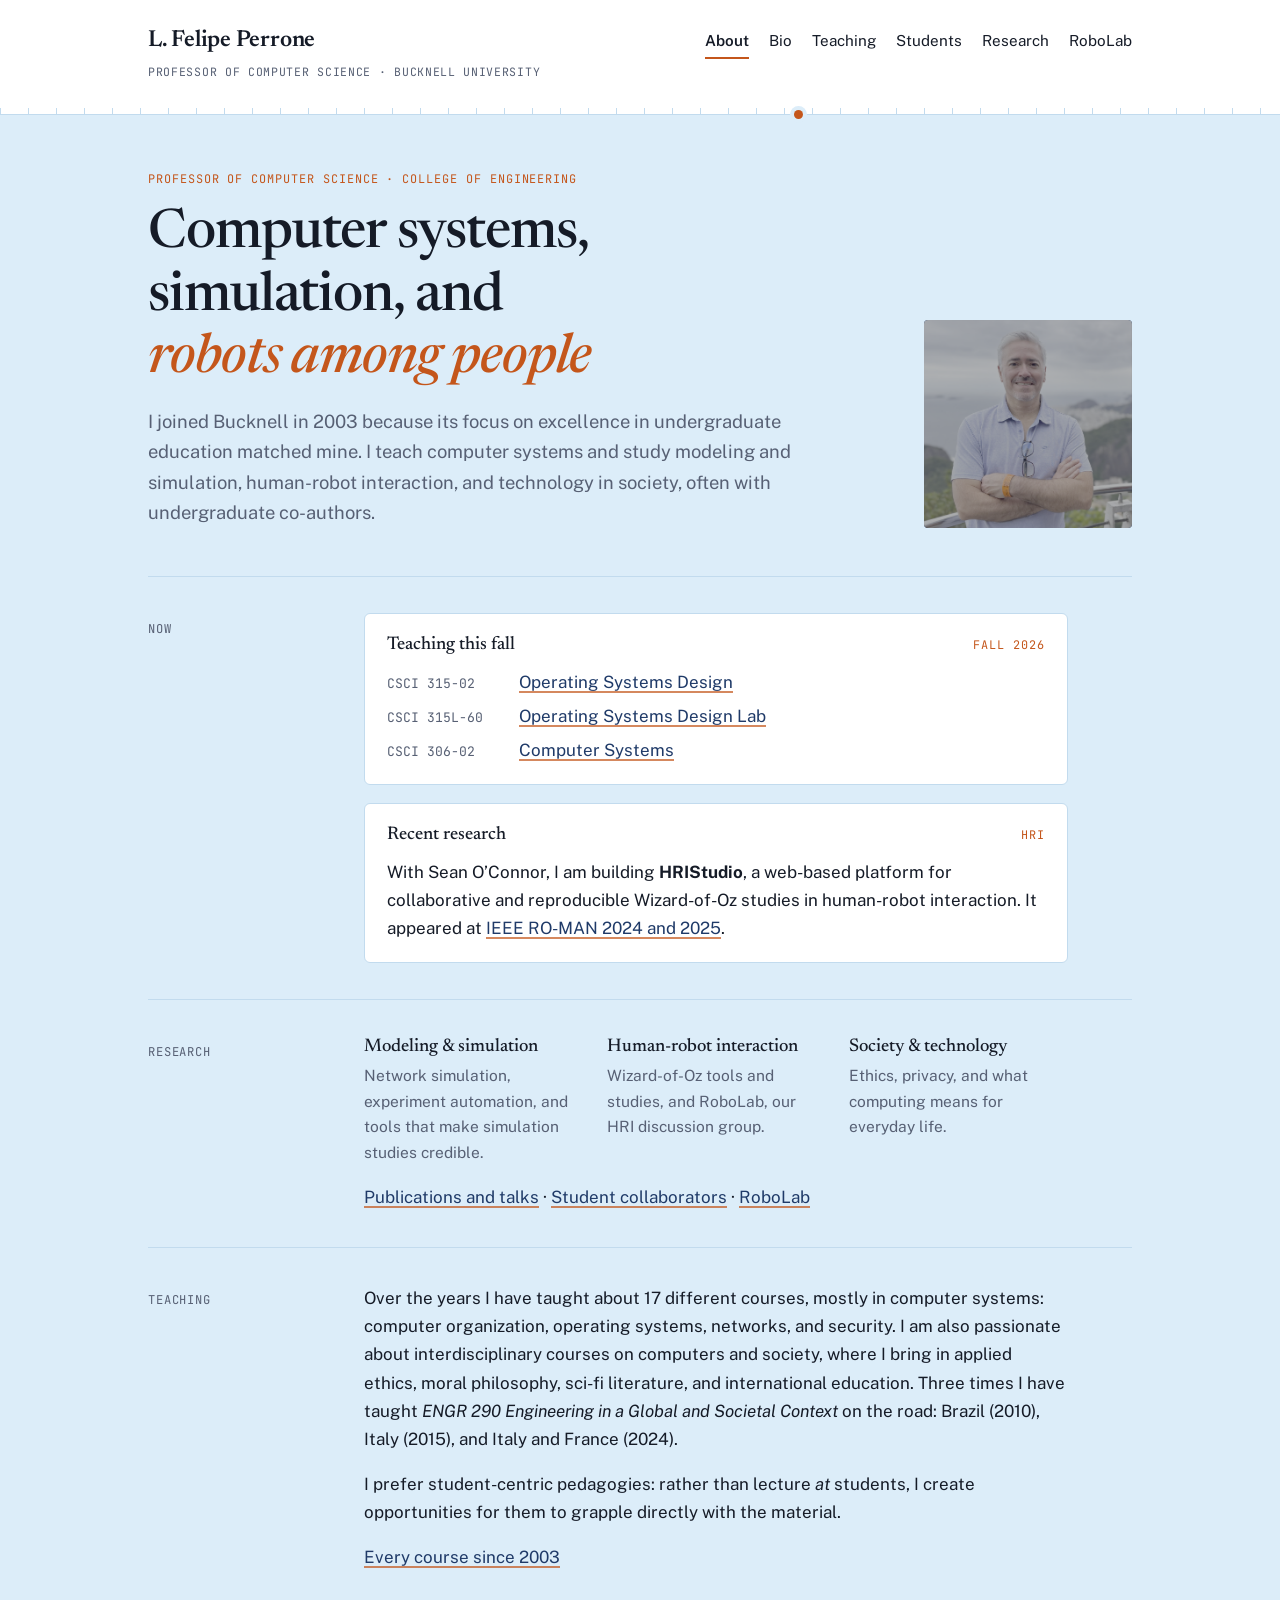
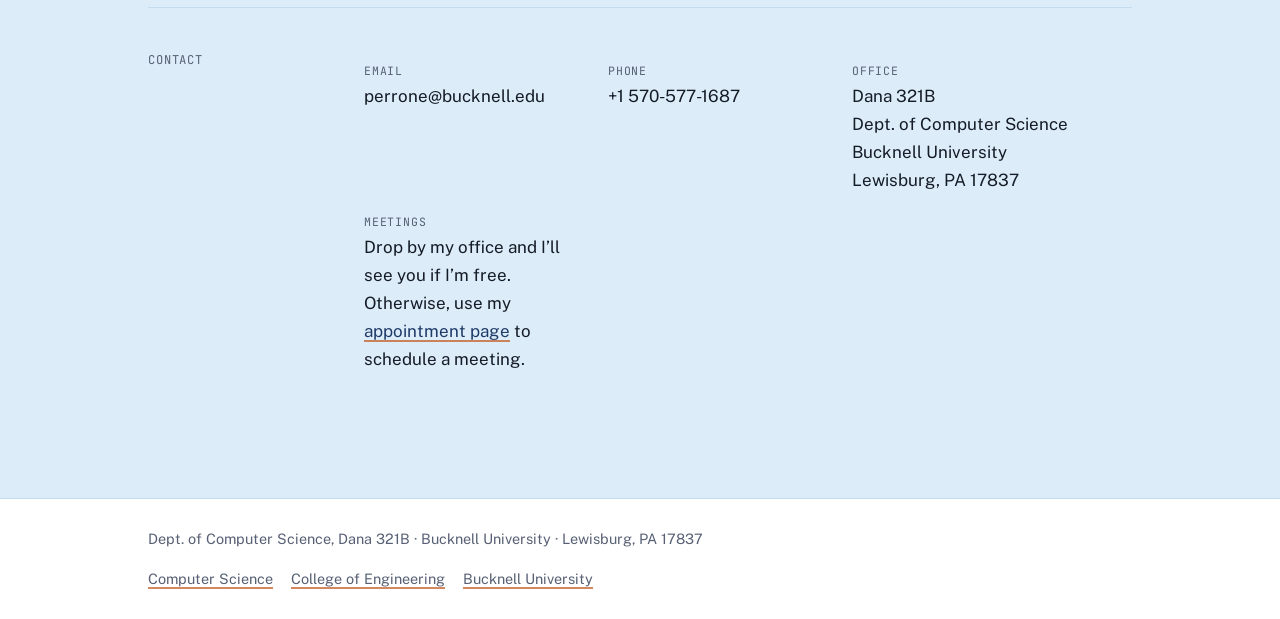
==== index.html @ 8c56d60d "Home: link Meetings to Google appointment page Co-Authored-By: Claude Opus 5.5 <noreply@anthropic.co" ====
<!doctype html>
<html lang="en">
<head>
<meta charset="utf-8">
<meta name="viewport" content="width=device-width, initial-scale=1, viewport-fit=cover">
<title>L. Felipe Perrone</title>
<meta name="claude:viewport-fit-sides" content="cover">
<meta name="description" content="L. Felipe Perrone, Professor of Computer Science at Bucknell University: teaching, research, students, and RoboLab.">
<link rel="preconnect" href="https://fonts.googleapis.com"><link rel="preconnect" href="https://fonts.gstatic.com" crossorigin><link rel="stylesheet" href="https://fonts.googleapis.com/css2?family=JetBrains+Mono:wght@400;600&family=Newsreader:ital,opsz,wght@0,6..72,400;0,6..72,500;0,6..72,600;1,6..72,400;1,6..72,500&family=Public+Sans:ital,wght@0,400;0,600;1,400&display=swap">
<link rel="stylesheet" href="style.css">
</head>
<body>
<a class="skip" href="#content">Skip to content</a>
<header class="site-header">
  <div class="wrap">
    <a class="brand" href="index.html">
      <span class="brand-name">L. Felipe Perrone</span>
      <span class="brand-role">Professor of Computer Science · Bucknell University</span>
    </a>
    <nav class="nav" aria-label="Main"><a href="index.html" aria-current="page">About</a><a href="bio/index.html">Bio</a><a href="teaching/index.html">Teaching</a><a href="students/index.html">Students</a><a href="research/index.html">Research</a><a href="robolab/index.html">RoboLab</a></nav>
  </div>
  <div class="trace" style="--event:62%" aria-hidden="true"></div>
</header>
<main id="content" class="wrap">

<div class="hero">
  <div>
    <span class="eyebrow">Professor of Computer Science · College of Engineering</span>
    <h1 style="margin-top:12px">Computer systems, simulation, and <em>robots among people</em></h1>
    <p class="lede">I joined Bucknell in 2003 because its focus on excellence in undergraduate education matched mine. I teach computer systems and study modeling and simulation, human-robot interaction, and technology in society, often with undergraduate co-authors.</p>
  </div>
  <figure class="portrait" style="margin:0" aria-label="Portrait of L. Felipe Perrone">
    <span class="mono-gram" aria-hidden="true">LFP</span>
    <img src="img/portrait.png" alt="L. Felipe Perrone" onerror="this.remove()">
  </figure>
</div>
<section class="section"><div class="label">Now</div><div class="body"><div class="now">
  <div class="now-head"><h3>Teaching this fall</h3><span class="eyebrow">Fall 2026</span></div>
  <ul class="courses"><li><span class="code">CSCI 315-02</span><a href="https://csci31501fa2026.courses.bucknell.edu/">Operating Systems Design</a></li><li><span class="code">CSCI 315L-60</span><a href="https://csci31501fa2026.courses.bucknell.edu/lab/">Operating Systems Design Lab</a></li><li><span class="code">CSCI 306-02</span><a href="https://csci.courses.bucknell.edu/306/csci-306-fall-2026/">Computer Systems</a></li></ul>
</div>
<div class="now">
  <div class="now-head"><h3>Recent research</h3><span class="eyebrow">HRI</span></div>
  <p>With Sean O’Connor, I am building <strong>HRIStudio</strong>, a web-based platform for collaborative and reproducible Wizard-of-Oz studies in human-robot interaction. It appeared at <a href="research/index.html">IEEE RO-MAN 2024 and 2025</a>.</p>
</div></div></section>
<section class="section"><div class="label">Research</div><div class="body"><div class="interests">
<div><h3>Modeling &amp; simulation</h3><p>Network simulation, experiment automation, and tools that make simulation studies credible.</p></div>
<div><h3>Human-robot interaction</h3><p>Wizard-of-Oz tools and studies, and RoboLab, our HRI discussion group.</p></div>
<div><h3>Society &amp; technology</h3><p>Ethics, privacy, and what computing means for everyday life.</p></div>
</div>
<p><a href="research/index.html">Publications and talks</a> · <a href="students/index.html">Student collaborators</a> · <a href="robolab/index.html">RoboLab</a></p></div></section>
<section class="section"><div class="label">Teaching</div><div class="body"><div class="prose">
<p>Over the years I have taught about 17 different courses, mostly in computer systems: computer organization, operating systems, networks, and security. I am also passionate about interdisciplinary courses on computers and society, where I bring in applied ethics, moral philosophy, sci-fi literature, and international education. Three times I have taught <em>ENGR 290 Engineering in a Global and Societal Context</em> on the road: Brazil (2010), Italy (2015), and Italy and France (2024).</p>
<p>I prefer student-centric pedagogies: rather than lecture <em>at</em> students, I create opportunities for them to grapple directly with the material.</p>
<p><a href="teaching/index.html">Every course since 2003</a></p>
</div></div></section>
<section class="section"><div class="label">Contact</div><div class="body"><dl class="contact">
  <div><dt>Email</dt><dd>perrone@bucknell.edu</dd></div>
  <div><dt>Phone</dt><dd>+1 570-577-1687</dd></div>
  <div><dt>Office</dt><dd>Dana 321B<br>Dept. of Computer Science<br>Bucknell University<br>Lewisburg, PA 17837</dd></div>
  <div><dt>Meetings</dt><dd>Drop by my office and I’ll see you if I’m free. Otherwise, use my <a href="https://calendar.app.google/irtsYoTNyjLMaGVE6">appointment page</a> to schedule a meeting.</dd></div>
</dl></div></section>

</main>
<footer class="site-footer">
  <div class="wrap">
    <div>Dept. of Computer Science, Dana 321B · Bucknell University · Lewisburg, PA 17837</div>
    <ul>
      <li><a href="https://www.bucknell.edu/academics/college-arts-sciences/academic-departments-programs/computer-science">Computer Science</a></li>
      <li><a href="https://www.bucknell.edu/academics/college-engineering">College of Engineering</a></li>
      <li><a href="https://www.bucknell.edu">Bucknell University</a></li>
    </ul>
  </div>
</footer>
</body>
</html>
---- style.css ----
/* Layout: single reading column (~68ch) under a header whose bottom edge is a
   discrete-event timeline (ticks + one orange event). Wide screens add a narrow
   left rail for section labels set in mono. */
:root {
  --paper: #dcedf9;
  --surface: #ffffff;
  --ink: #151b27;
  --muted: #576074;
  --rule: #c2dbee;
  --accent: #c4561b;      /* Bucknell orange, deepened for text contrast */
  --accent-soft: #fbe9dd;
  --navy: #1f3a68;
  --font-display: "Newsreader", "Iowan Old Style", Georgia, serif;
  --font-body: "Public Sans", "Segoe UI", system-ui, sans-serif;
  --font-mono: "JetBrains Mono", ui-monospace, "SF Mono", Menlo, monospace;
  --step--1: 0.84rem;
  --step-0: 1.0625rem;
  --step-1: 1.3rem;
  --step-2: 1.75rem;
  --step-3: clamp(2.2rem, 5vw, 3.4rem);
  color-scheme: light;
}
@media (prefers-color-scheme: dark) {
  :root:not([data-theme="light"]) {
    --paper: #0f141c; --surface: #161d29; --ink: #e6e9ef; --muted: #9aa3b5;
    --rule: #283143; --accent: #f08c4e; --accent-soft: #3a2518; --navy: #a9c0ea;
    color-scheme: dark;
  }
}
:root[data-theme="dark"] {
  --paper: #0f141c; --surface: #161d29; --ink: #e6e9ef; --muted: #9aa3b5;
  --rule: #283143; --accent: #f08c4e; --accent-soft: #3a2518; --navy: #a9c0ea;
  color-scheme: dark;
}

* { box-sizing: border-box; }
html { -webkit-text-size-adjust: 100%; }
body {
  margin: 0;
  background: var(--paper);
  color: var(--ink);
  font: 400 var(--step-0)/1.65 var(--font-body);
}
img { max-width: 100%; display: block; }
a { color: var(--navy); text-decoration-color: color-mix(in srgb, var(--accent) 70%, transparent); text-underline-offset: 3px; text-decoration-thickness: 1.5px; }
a:hover { color: var(--accent); }
a:focus-visible, button:focus-visible, summary:focus-visible { outline: 2px solid var(--accent); outline-offset: 3px; border-radius: 3px; }
h1, h2, h3 { font-family: var(--font-display); font-weight: 500; line-height: 1.15; text-wrap: balance; margin: 0; }
h2 { font-size: var(--step-2); }
h3 { font-size: var(--step-1); }
p { margin: 0; }
.wrap {
  width: 100%;
  max-width: 64rem;
  margin: 0 auto;
  padding-left: max(20px, env(safe-area-inset-left, 0px));
  padding-right: max(20px, env(safe-area-inset-right, 0px));
}
.skip { position: absolute; left: -999px; }
.skip:focus { left: 12px; top: 12px; background: var(--surface); padding: 8px 12px; z-index: 20; }

/* ---------- header ---------- */
.site-header { background: var(--surface); position: relative; }
.site-header .wrap { display: flex; flex-wrap: wrap; align-items: baseline; justify-content: space-between; gap: 12px 32px; padding-block: 22px 20px; }
.brand { text-decoration: none; color: var(--ink); display: grid; gap: 2px; }
.brand-name { font-family: var(--font-display); font-size: 1.45rem; font-weight: 600; letter-spacing: -0.01em; }
.brand-role { font-family: var(--font-mono); font-size: 0.72rem; letter-spacing: 0.06em; text-transform: uppercase; color: var(--muted); }
.nav { display: flex; flex-wrap: wrap; gap: 4px 20px; font-size: 0.95rem; }
.nav a { color: var(--ink); text-decoration: none; padding-block: 4px; border-bottom: 2px solid transparent; }
.nav a:hover { color: var(--accent); }
.nav a[aria-current="page"] { border-bottom-color: var(--accent); font-weight: 600; }
.nav .ext::after { content: " ↗"; color: var(--muted); font-size: 0.85em; }
/* the event trace: evenly spaced ticks with one scheduled event */
.trace { height: 14px; position: relative; background:
  linear-gradient(var(--rule), var(--rule)) 0 100% / 100% 1px no-repeat,
  repeating-linear-gradient(90deg, var(--rule) 0 1px, transparent 1px 28px) 0 100% / 100% 7px no-repeat;
  background-color: var(--surface); }
.trace::after { content: ""; position: absolute; bottom: -4px; left: var(--event, 62%); width: 9px; height: 9px; border-radius: 50%; background: var(--accent); box-shadow: 0 0 0 4px var(--paper); }

/* ---------- page scaffolding ---------- */
main { padding-block: 48px 72px; }
.page-head { display: grid; gap: 10px; margin-bottom: 40px; max-width: 46rem; }
.page-head h1 { font-size: var(--step-3); letter-spacing: -0.015em; }
.lede { font-size: 1.15rem; color: var(--muted); max-width: 42rem; }
.eyebrow { font-family: var(--font-mono); font-size: 0.74rem; letter-spacing: 0.08em; text-transform: uppercase; color: var(--accent); }
.section { display: grid; grid-template-columns: 11rem minmax(0, 1fr); gap: 8px 40px; padding-block: 36px; border-top: 1px solid var(--rule); }
.section > .label { font-family: var(--font-mono); font-size: 0.76rem; letter-spacing: 0.07em; text-transform: uppercase; color: var(--muted); padding-top: 6px; }
.section > .body { min-width: 0; display: grid; gap: 18px; max-width: 44rem; }
.prose { display: grid; gap: 1em; }
.prose em { font-style: italic; }
@media (max-width: 760px) {
  .section { grid-template-columns: minmax(0, 1fr); padding-block: 28px; }
  main { padding-block: 32px 56px; }
}
.mono { font-family: var(--font-mono); font-size: 0.82em; }
.muted { color: var(--muted); }

/* ---------- home ---------- */
.hero { display: grid; grid-template-columns: minmax(0, 1fr) 13rem; gap: 32px 48px; align-items: end; margin-bottom: 48px; }
.hero h1 { font-size: var(--step-3); letter-spacing: -0.02em; max-width: 18ch; }
.hero h1 em { color: var(--accent); font-style: italic; }
.hero .lede { margin-top: 16px; }
.portrait { position: relative; aspect-ratio: 1 / 1; max-width: 100%; border-radius: 4px; overflow: hidden; background: var(--navy); display: grid; place-items: center; }
.portrait .mono-gram { font-family: var(--font-display); font-size: 3.6rem; color: var(--paper); font-style: italic; }
.portrait img { position: absolute; inset: 0; width: 100%; height: 100%; object-fit: contain; }
@media (max-width: 760px) { .hero { grid-template-columns: minmax(0, 1fr); } .portrait { width: 9rem; order: -1; } }

.contact { display: grid; grid-template-columns: repeat(auto-fit, minmax(13rem, 1fr)); gap: 18px 28px; }
.contact dt { font-family: var(--font-mono); font-size: 0.72rem; letter-spacing: 0.07em; text-transform: uppercase; color: var(--muted); }
.contact dd { margin: 2px 0 0; }

.interests { display: grid; grid-template-columns: repeat(auto-fit, minmax(12rem, 1fr)); gap: 24px; }
.interests h3 { font-size: 1.15rem; margin-bottom: 6px; }
.interests p { font-size: 0.97rem; color: var(--muted); }

.now { background: var(--surface); border: 1px solid var(--rule); border-radius: 6px; padding: 20px 22px; display: grid; gap: 12px; }
.now-head { display: flex; justify-content: space-between; gap: 12px; flex-wrap: wrap; align-items: baseline; }
.now-head h3 { font-size: 1.15rem; }

/* ---------- course lists ---------- */
.courses { list-style: none; margin: 0; padding: 0; display: grid; gap: 6px; }
.courses li { display: grid; grid-template-columns: 7.5rem minmax(0, 1fr); gap: 12px; align-items: baseline; }
.courses .code { font-family: var(--font-mono); font-size: 0.82rem; color: var(--muted); font-variant-numeric: tabular-nums; white-space: nowrap; }
@media (max-width: 420px) { .courses li { grid-template-columns: minmax(0, 1fr); gap: 0; } }

.terms { display: grid; gap: 0; }
.year { display: grid; grid-template-columns: 6rem minmax(0, 1fr) minmax(0, 1fr); gap: 8px 28px; padding-block: 18px; border-top: 1px solid var(--rule); }
.year > .ay { font-family: var(--font-mono); font-size: 0.82rem; color: var(--muted); padding-top: 2px; font-variant-numeric: tabular-nums; }
.term h4 { margin: 0 0 6px; font: 600 0.78rem/1.3 var(--font-mono); letter-spacing: 0.06em; text-transform: uppercase; color: var(--ink); }
.term .note { font-weight: 400; color: var(--accent); text-transform: none; letter-spacing: 0; }
.term ul { list-style: none; margin: 0; padding: 0; display: grid; gap: 3px; font-size: 0.95rem; }
.term li .code { font-family: var(--font-mono); font-size: 0.8rem; color: var(--muted); margin-right: 6px; }
@media (max-width: 760px) { .year { grid-template-columns: minmax(0, 1fr); } }

.freq { width: 100%; border-collapse: collapse; font-size: 0.95rem; }
.freq td { padding: 7px 0; border-bottom: 1px solid var(--rule); vertical-align: baseline; }
.freq td.n { font-family: var(--font-mono); font-variant-numeric: tabular-nums; text-align: right; width: 4rem; color: var(--muted); }
.freq .bar { display: block; height: 4px; margin-top: 6px; background: var(--accent); border-radius: 2px; opacity: 0.8; }

/* ---------- publications ---------- */
.pubs { display: grid; gap: 0; }
.pub-year { display: grid; grid-template-columns: 4.5rem minmax(0, 1fr); gap: 8px 24px; padding-block: 16px; border-top: 1px solid var(--rule); }
.pub-year > .y { font-family: var(--font-mono); font-size: 0.85rem; color: var(--muted); padding-top: 3px; font-variant-numeric: tabular-nums; }
.pub-year > .items { display: grid; gap: 18px; min-width: 0; }
.pub h3 { font-size: 1.12rem; font-weight: 500; }
.pub .authors { font-size: 0.95rem; margin-top: 4px; }
.pub .authors strong { font-weight: 600; }
.pub .venue { font-size: 0.93rem; color: var(--muted); }
.links { display: flex; flex-wrap: wrap; gap: 6px; margin-top: 6px; }
.chip { font-family: var(--font-mono); font-size: 0.72rem; letter-spacing: 0.04em; text-transform: uppercase; padding: 2px 8px; border: 1px solid var(--rule); border-radius: 3px; text-decoration: none; color: var(--navy); background: var(--surface); }
a.chip:hover { border-color: var(--accent); color: var(--accent); }
.tag { font-family: var(--font-mono); font-size: 0.7rem; letter-spacing: 0.05em; text-transform: uppercase; padding: 1px 7px; border-radius: 3px; background: var(--accent-soft); color: var(--accent); white-space: nowrap; }
@media (max-width: 520px) { .pub-year { grid-template-columns: minmax(0, 1fr); } }

details.more { border-top: 1px solid var(--rule); padding-top: 14px; }
details.more summary { cursor: pointer; font-family: var(--font-mono); font-size: 0.8rem; letter-spacing: 0.05em; text-transform: uppercase; color: var(--navy); }
.talks { list-style: none; padding: 0; margin: 16px 0 0; display: grid; gap: 12px; font-size: 0.95rem; }
.talks .when { font-family: var(--font-mono); font-size: 0.78rem; color: var(--muted); display: block; }

/* ---------- students ---------- */
.people { display: grid; gap: 0; }
.person { padding-block: 20px; border-top: 1px solid var(--rule); display: grid; gap: 8px; }
.person:first-child { border-top: 0; padding-top: 0; }
.person-head { display: flex; flex-wrap: wrap; align-items: baseline; gap: 6px 12px; }
.person h3 { font-size: 1.2rem; }
.person .meta { font-family: var(--font-mono); font-size: 0.78rem; color: var(--muted); }
.person ul { margin: 0; padding-left: 1.1em; display: grid; gap: 4px; font-size: 0.96rem; }
.person ul ul { margin-top: 4px; }
.person .placement { font-size: 0.93rem; }
.person .placement::before { content: "Next: "; font-family: var(--font-mono); font-size: 0.75rem; text-transform: uppercase; letter-spacing: 0.06em; color: var(--accent); }
.callout { background: var(--surface); border: 1px solid var(--rule); border-left: 3px solid var(--accent); padding: 16px 18px; border-radius: 0 6px 6px 0; }

/* ---------- bio path ---------- */
.path { list-style: none; margin: 0; padding: 0; display: grid; gap: 0; }
.path li { display: grid; grid-template-columns: 5.5rem minmax(0, 1fr); gap: 16px; padding: 12px 0; border-top: 1px solid var(--rule); }
.path .when { font-family: var(--font-mono); font-size: 0.8rem; color: var(--muted); font-variant-numeric: tabular-nums; padding-top: 2px; }
.path strong { font-weight: 600; }
.path .where { display: block; font-size: 0.93rem; color: var(--muted); }

/* ---------- footer ---------- */
.site-footer { border-top: 1px solid var(--rule); background: var(--surface); font-size: 0.9rem; color: var(--muted); }
.site-footer .wrap { display: flex; flex-wrap: wrap; justify-content: space-between; gap: 16px 32px; padding-block: 28px; }
.site-footer ul { list-style: none; margin: 0; padding: 0; display: flex; flex-wrap: wrap; gap: 6px 18px; }
.site-footer a { color: var(--muted); }

@media (prefers-reduced-motion: no-preference) {
  .trace::after { animation: arrive 900ms cubic-bezier(.2,.7,.2,1) both; }
  @keyframes arrive { from { left: 0; } }
}

/* ---------- BibTeX ---------- */
button.chip { font-family: var(--font-mono); cursor: pointer; line-height: inherit; }
.bib-toggle[aria-expanded="true"] { background: var(--accent-soft); color: var(--accent); border-color: var(--accent); }
.bib { margin-top: 10px; position: relative; background: var(--surface); border: 1px solid var(--rule); border-radius: 4px; }
.bib pre { margin: 0; padding: 14px 16px; padding-right: 5.5rem; overflow-x: auto; font: 400 0.8rem/1.55 var(--font-mono); color: var(--ink); }
.bib .copy-bib { position: absolute; top: 8px; right: 8px; }

/* ---------- student co-authors, stats ---------- */
.student { color: var(--accent); font-weight: 600; }
.stats { display: grid; grid-template-columns: repeat(auto-fit, minmax(9rem, 1fr)); gap: 16px; margin: 0; }
.stats div { background: var(--surface); border: 1px solid var(--rule); border-radius: 6px; padding: 14px 16px; }
.stats dt { font-family: var(--font-mono); font-size: 0.72rem; letter-spacing: 0.06em; text-transform: uppercase; color: var(--muted); }
.stats dd { margin: 4px 0 0; font-family: var(--font-display); font-size: 2rem; line-height: 1.1; font-variant-numeric: tabular-nums; }
.talks .chip { margin-left: 4px; }
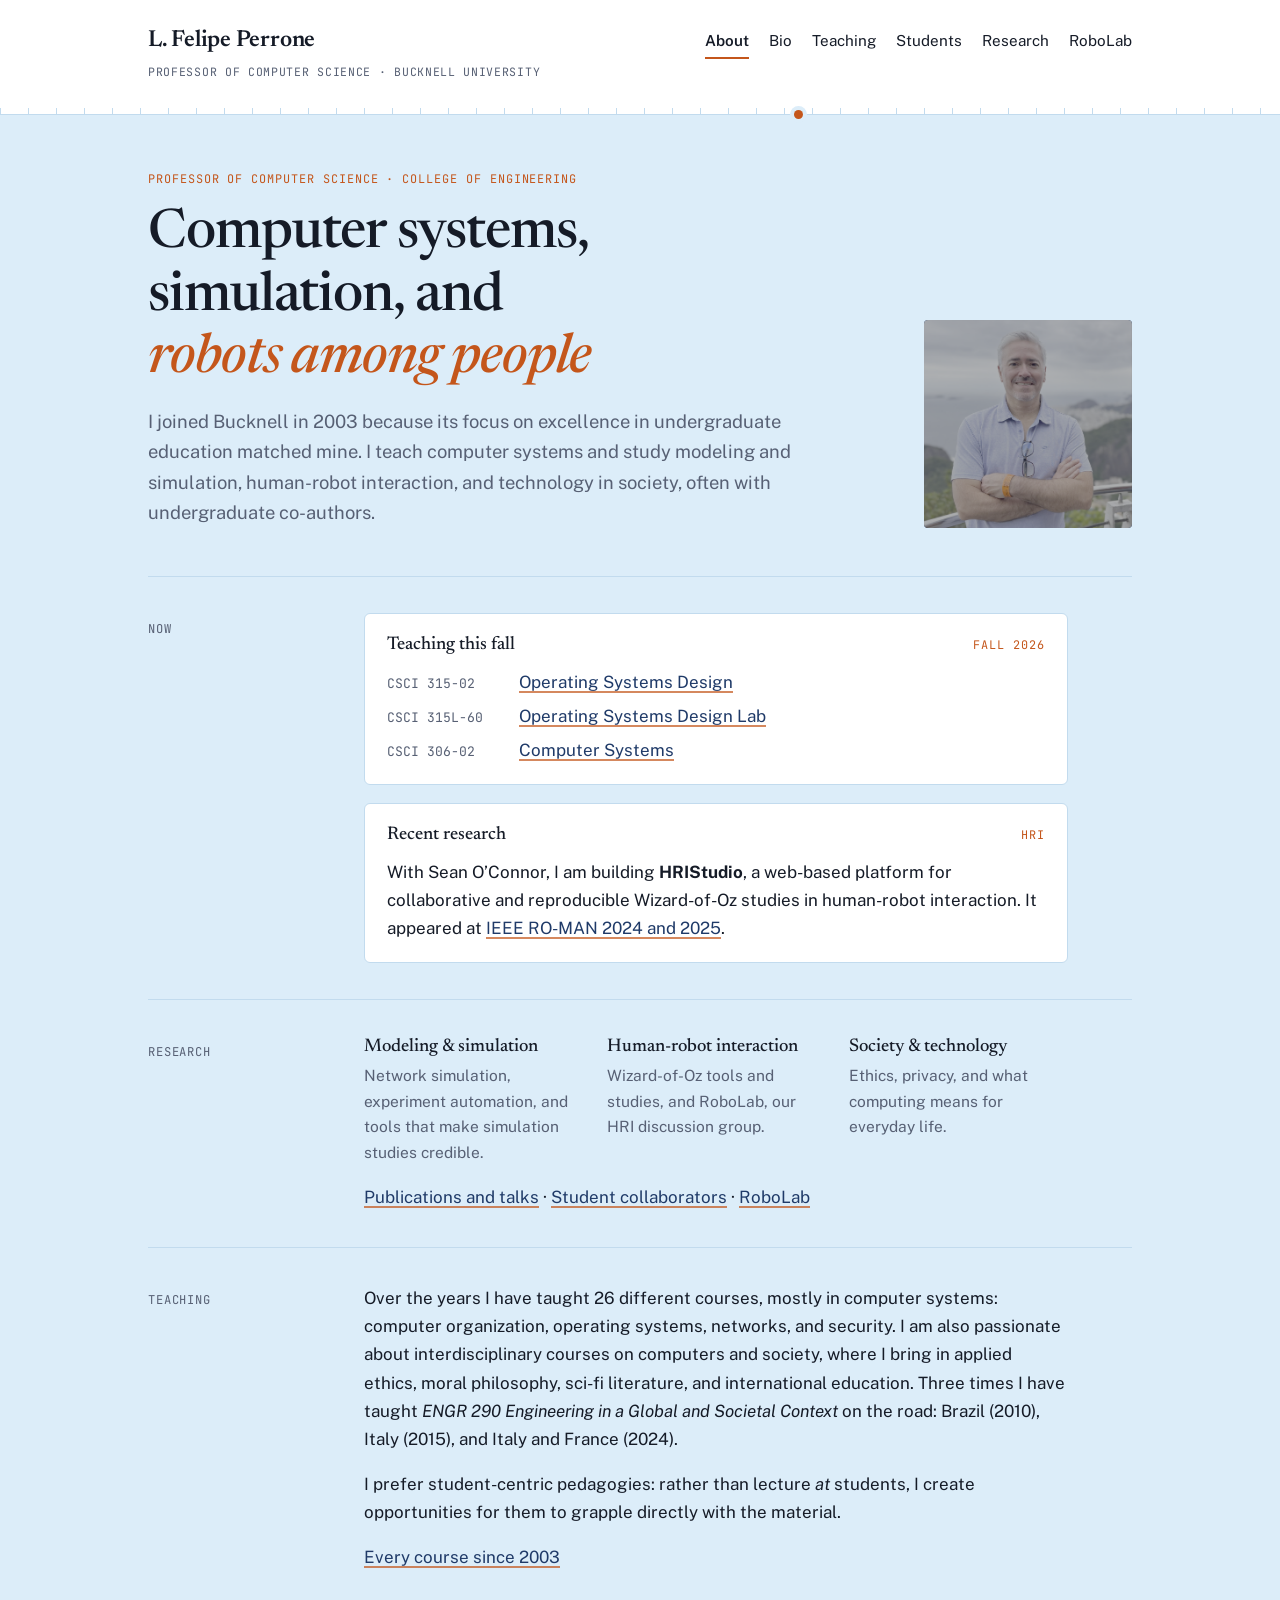
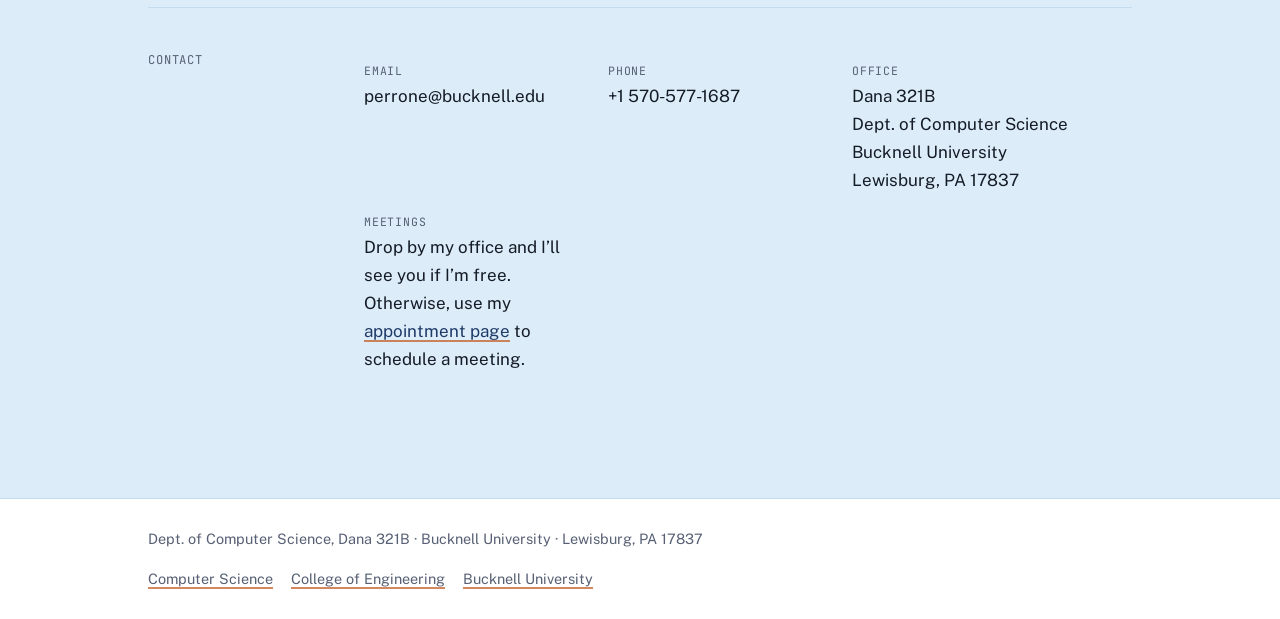
==== commit 3e1a9f54: "Update number of courses taught to 26 Co-Authored-By: Claude Opus 5.5 <noreply@anthropic.com> Claude" ====
--- a/index.html
+++ b/index.html
@@ -49,7 +49,7 @@
 </div>
 <p><a href="research/index.html">Publications and talks</a> · <a href="students/index.html">Student collaborators</a> · <a href="robolab/index.html">RoboLab</a></p></div></section>
 <section class="section"><div class="label">Teaching</div><div class="body"><div class="prose">
-<p>Over the years I have taught about 17 different courses, mostly in computer systems: computer organization, operating systems, networks, and security. I am also passionate about interdisciplinary courses on computers and society, where I bring in applied ethics, moral philosophy, sci-fi literature, and international education. Three times I have taught <em>ENGR 290 Engineering in a Global and Societal Context</em> on the road: Brazil (2010), Italy (2015), and Italy and France (2024).</p>
+<p>Over the years I have taught 26 different courses, mostly in computer systems: computer organization, operating systems, networks, and security. I am also passionate about interdisciplinary courses on computers and society, where I bring in applied ethics, moral philosophy, sci-fi literature, and international education. Three times I have taught <em>ENGR 290 Engineering in a Global and Societal Context</em> on the road: Brazil (2010), Italy (2015), and Italy and France (2024).</p>
 <p>I prefer student-centric pedagogies: rather than lecture <em>at</em> students, I create opportunities for them to grapple directly with the material.</p>
 <p><a href="teaching/index.html">Every course since 2003</a></p>
 </div></div></section>
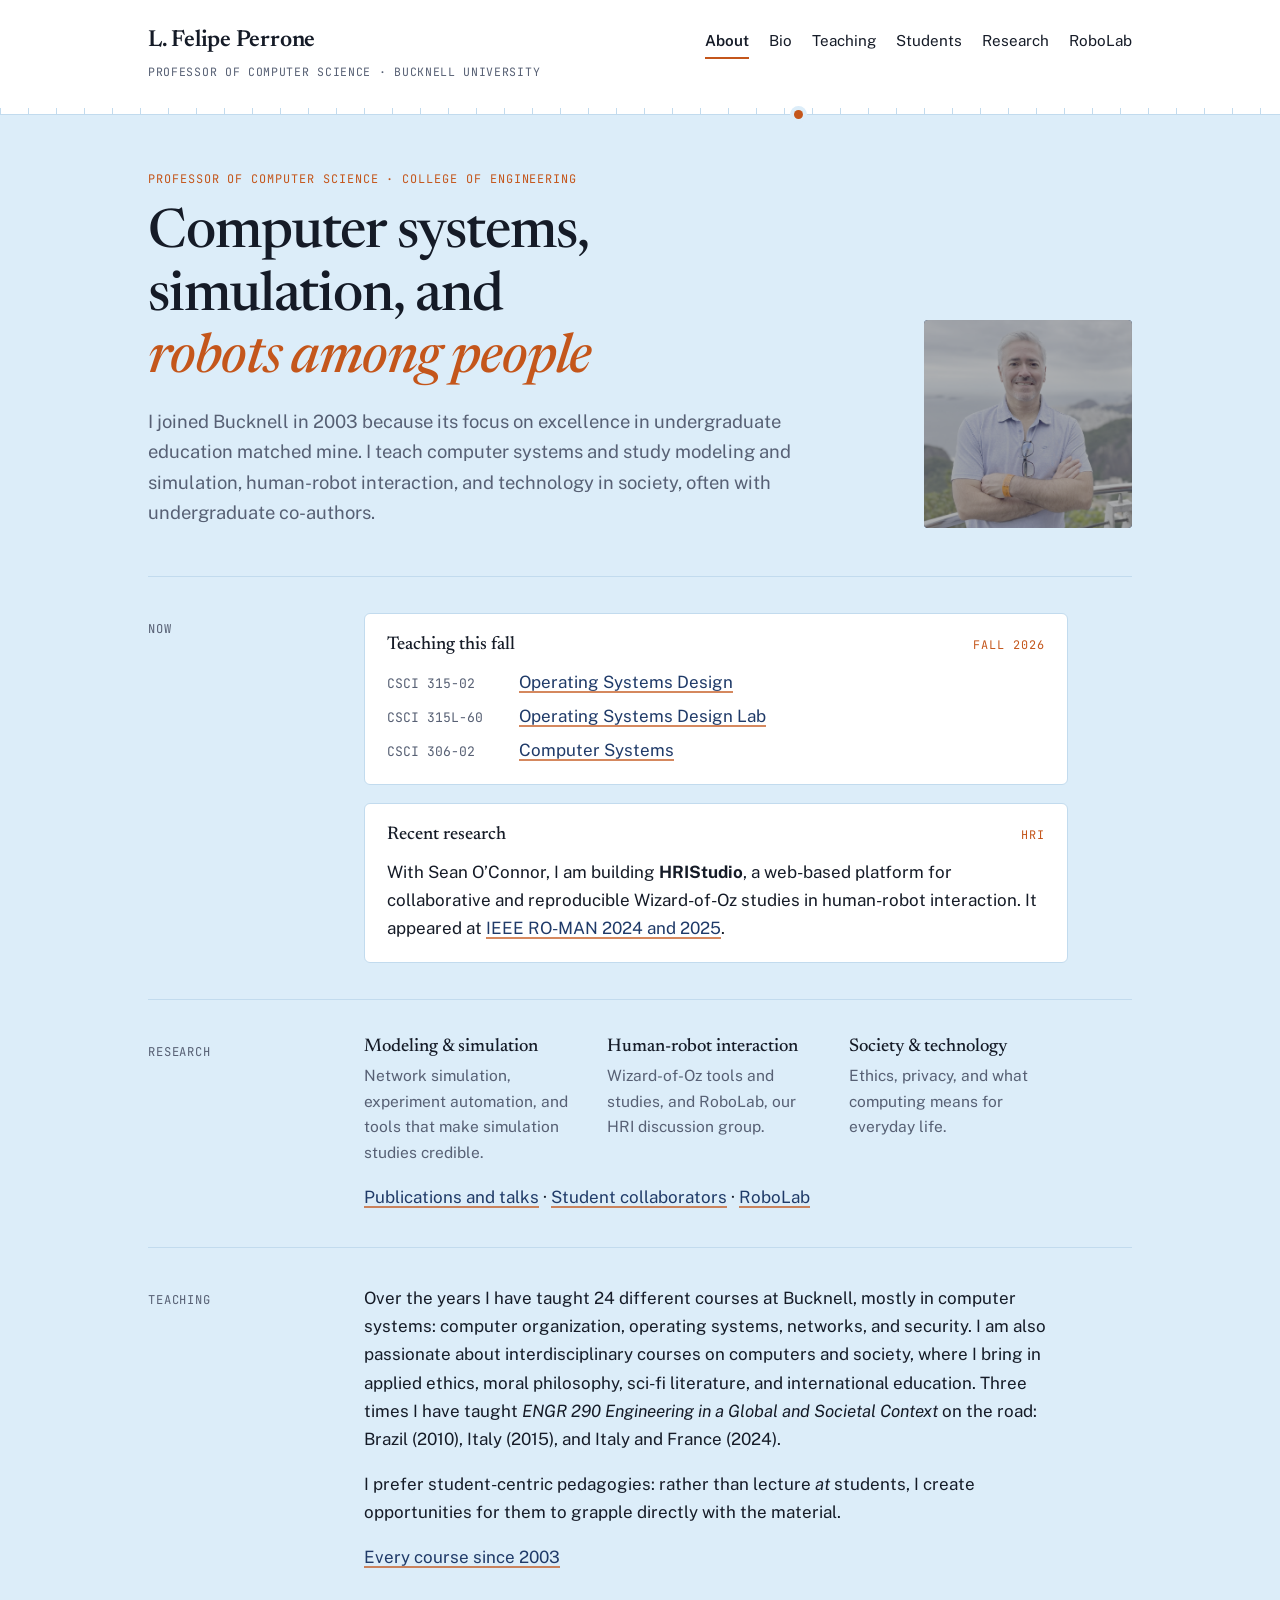
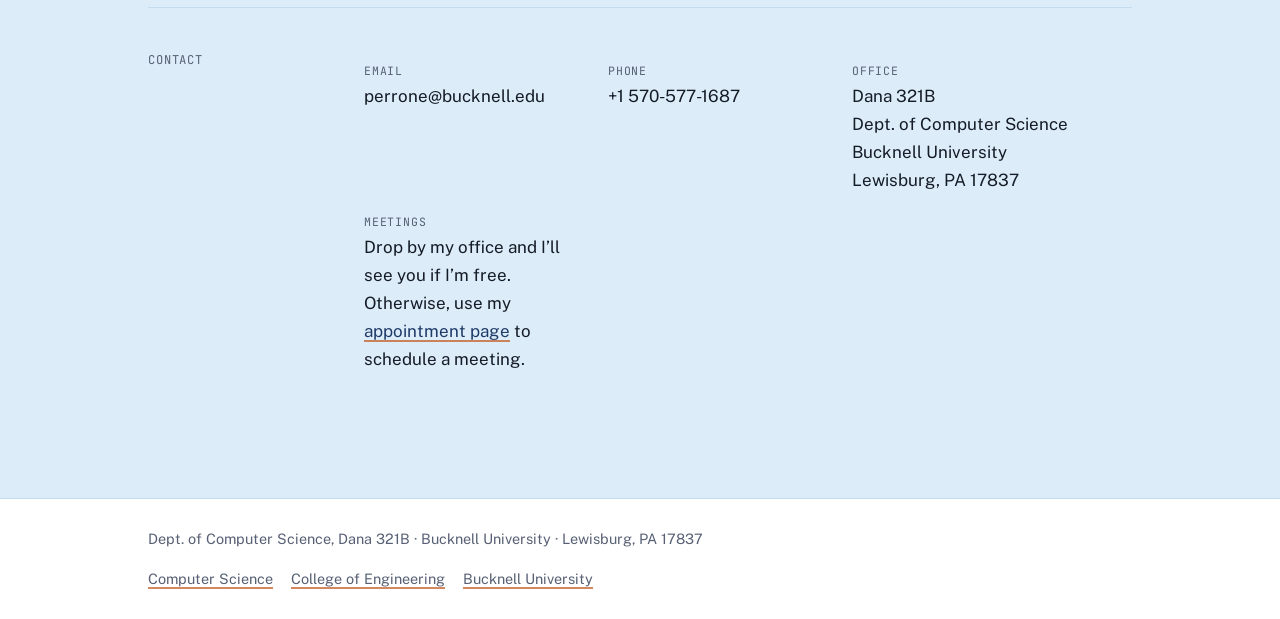
==== commit de1546c9: "Correct number of courses taught at Bucknell to 24 Co-Authored-By: Claude Opus 5.5 <noreply@anthropi" ====
--- a/index.html
+++ b/index.html
@@ -49,7 +49,7 @@
 </div>
 <p><a href="research/index.html">Publications and talks</a> · <a href="students/index.html">Student collaborators</a> · <a href="robolab/index.html">RoboLab</a></p></div></section>
 <section class="section"><div class="label">Teaching</div><div class="body"><div class="prose">
-<p>Over the years I have taught 26 different courses, mostly in computer systems: computer organization, operating systems, networks, and security. I am also passionate about interdisciplinary courses on computers and society, where I bring in applied ethics, moral philosophy, sci-fi literature, and international education. Three times I have taught <em>ENGR 290 Engineering in a Global and Societal Context</em> on the road: Brazil (2010), Italy (2015), and Italy and France (2024).</p>
+<p>Over the years I have taught 24 different courses at Bucknell, mostly in computer systems: computer organization, operating systems, networks, and security. I am also passionate about interdisciplinary courses on computers and society, where I bring in applied ethics, moral philosophy, sci-fi literature, and international education. Three times I have taught <em>ENGR 290 Engineering in a Global and Societal Context</em> on the road: Brazil (2010), Italy (2015), and Italy and France (2024).</p>
 <p>I prefer student-centric pedagogies: rather than lecture <em>at</em> students, I create opportunities for them to grapple directly with the material.</p>
 <p><a href="teaching/index.html">Every course since 2003</a></p>
 </div></div></section>
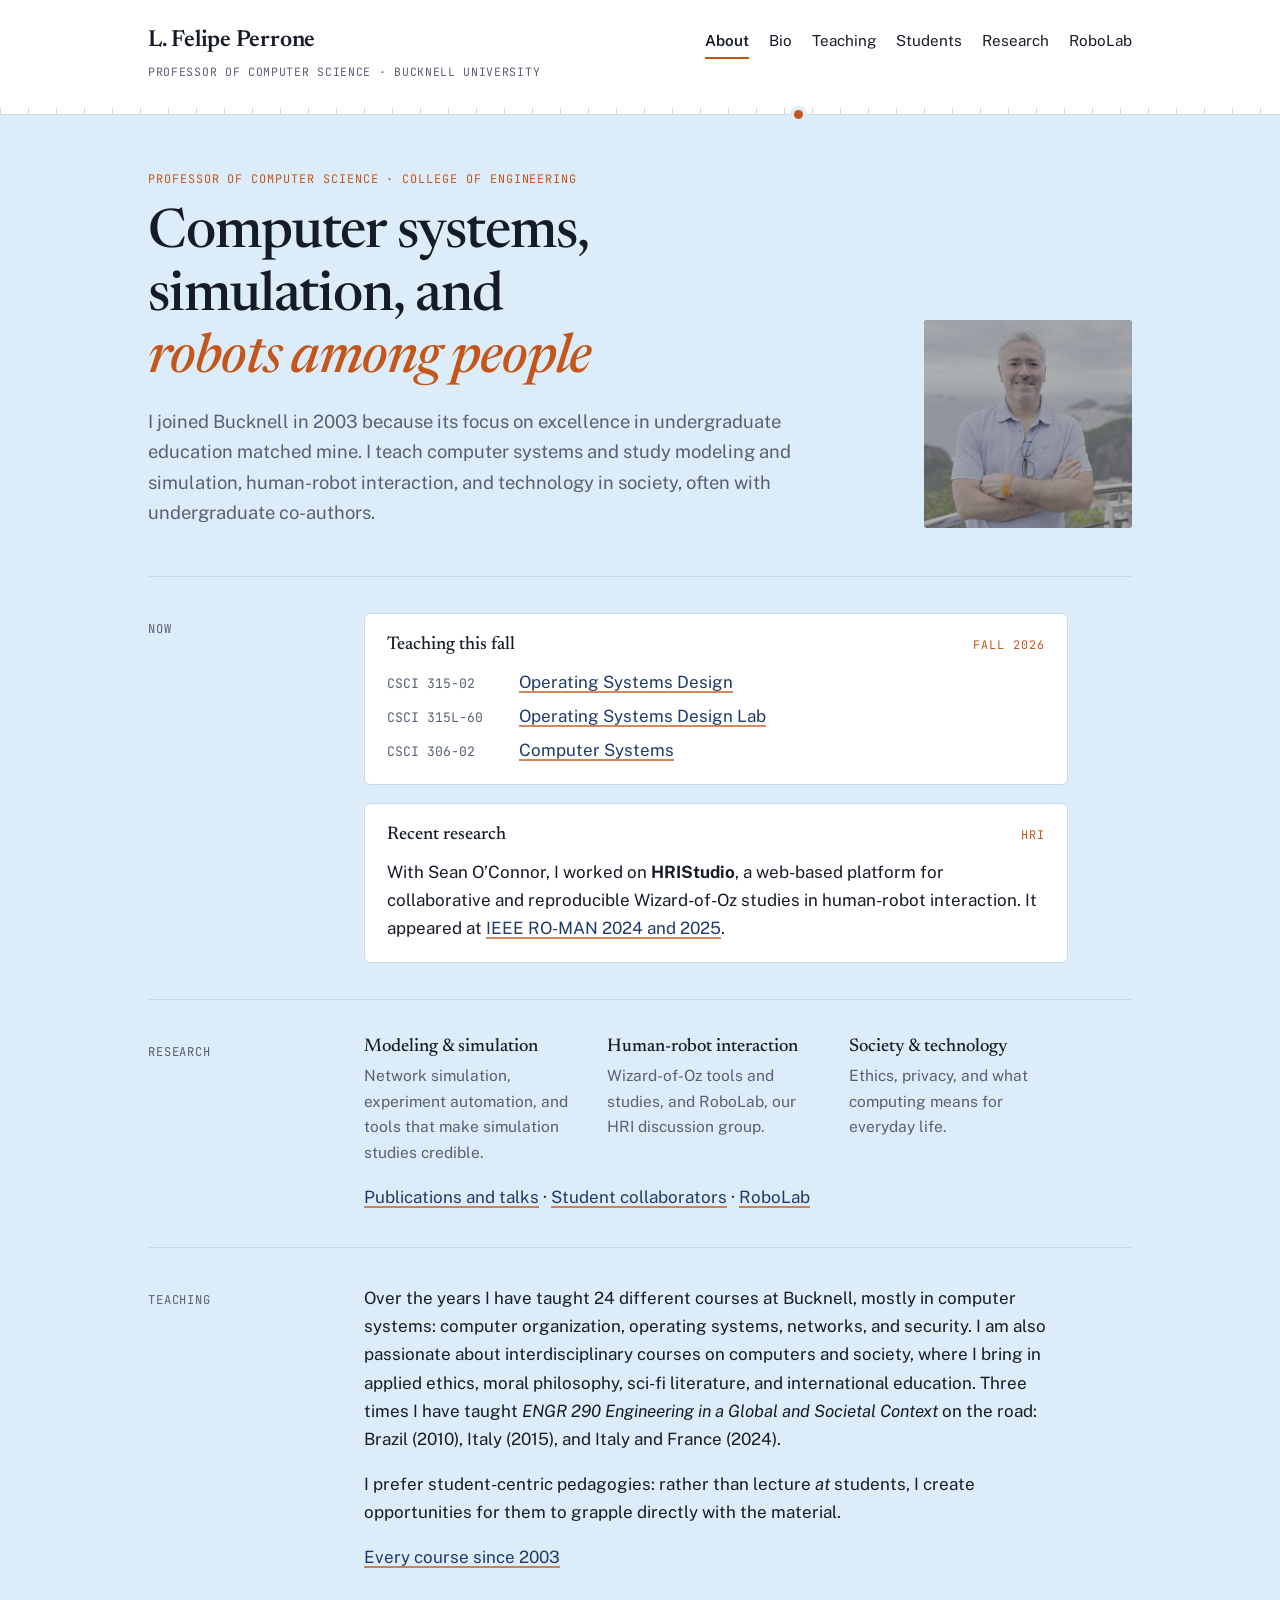
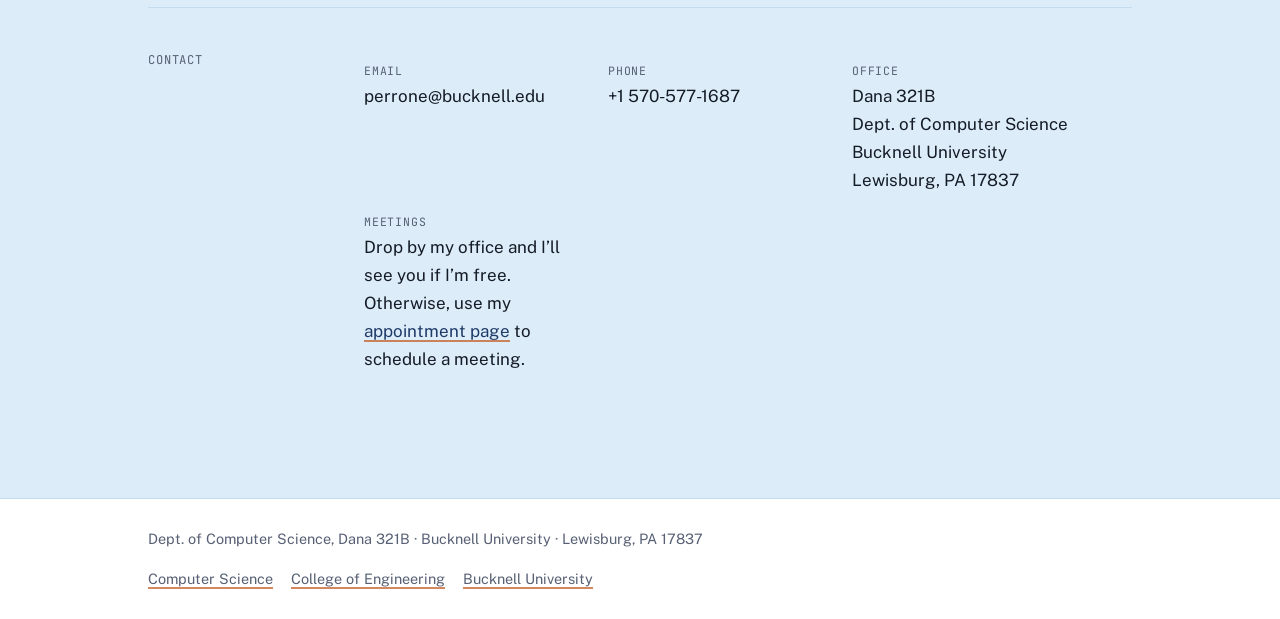
==== commit 96b16d21: "Home: describe HRIStudio work in past tense Co-Authored-By: Claude Opus 5.5 <noreply@anthropic.com> " ====
--- a/index.html
+++ b/index.html
@@ -40,7 +40,7 @@
 </div>
 <div class="now">
   <div class="now-head"><h3>Recent research</h3><span class="eyebrow">HRI</span></div>
-  <p>With Sean O’Connor, I am building <strong>HRIStudio</strong>, a web-based platform for collaborative and reproducible Wizard-of-Oz studies in human-robot interaction. It appeared at <a href="research/index.html">IEEE RO-MAN 2024 and 2025</a>.</p>
+  <p>With Sean O’Connor, I worked on <strong>HRIStudio</strong>, a web-based platform for collaborative and reproducible Wizard-of-Oz studies in human-robot interaction. It appeared at <a href="research/index.html">IEEE RO-MAN 2024 and 2025</a>.</p>
 </div></div></section>
 <section class="section"><div class="label">Research</div><div class="body"><div class="interests">
 <div><h3>Modeling &amp; simulation</h3><p>Network simulation, experiment automation, and tools that make simulation studies credible.</p></div>
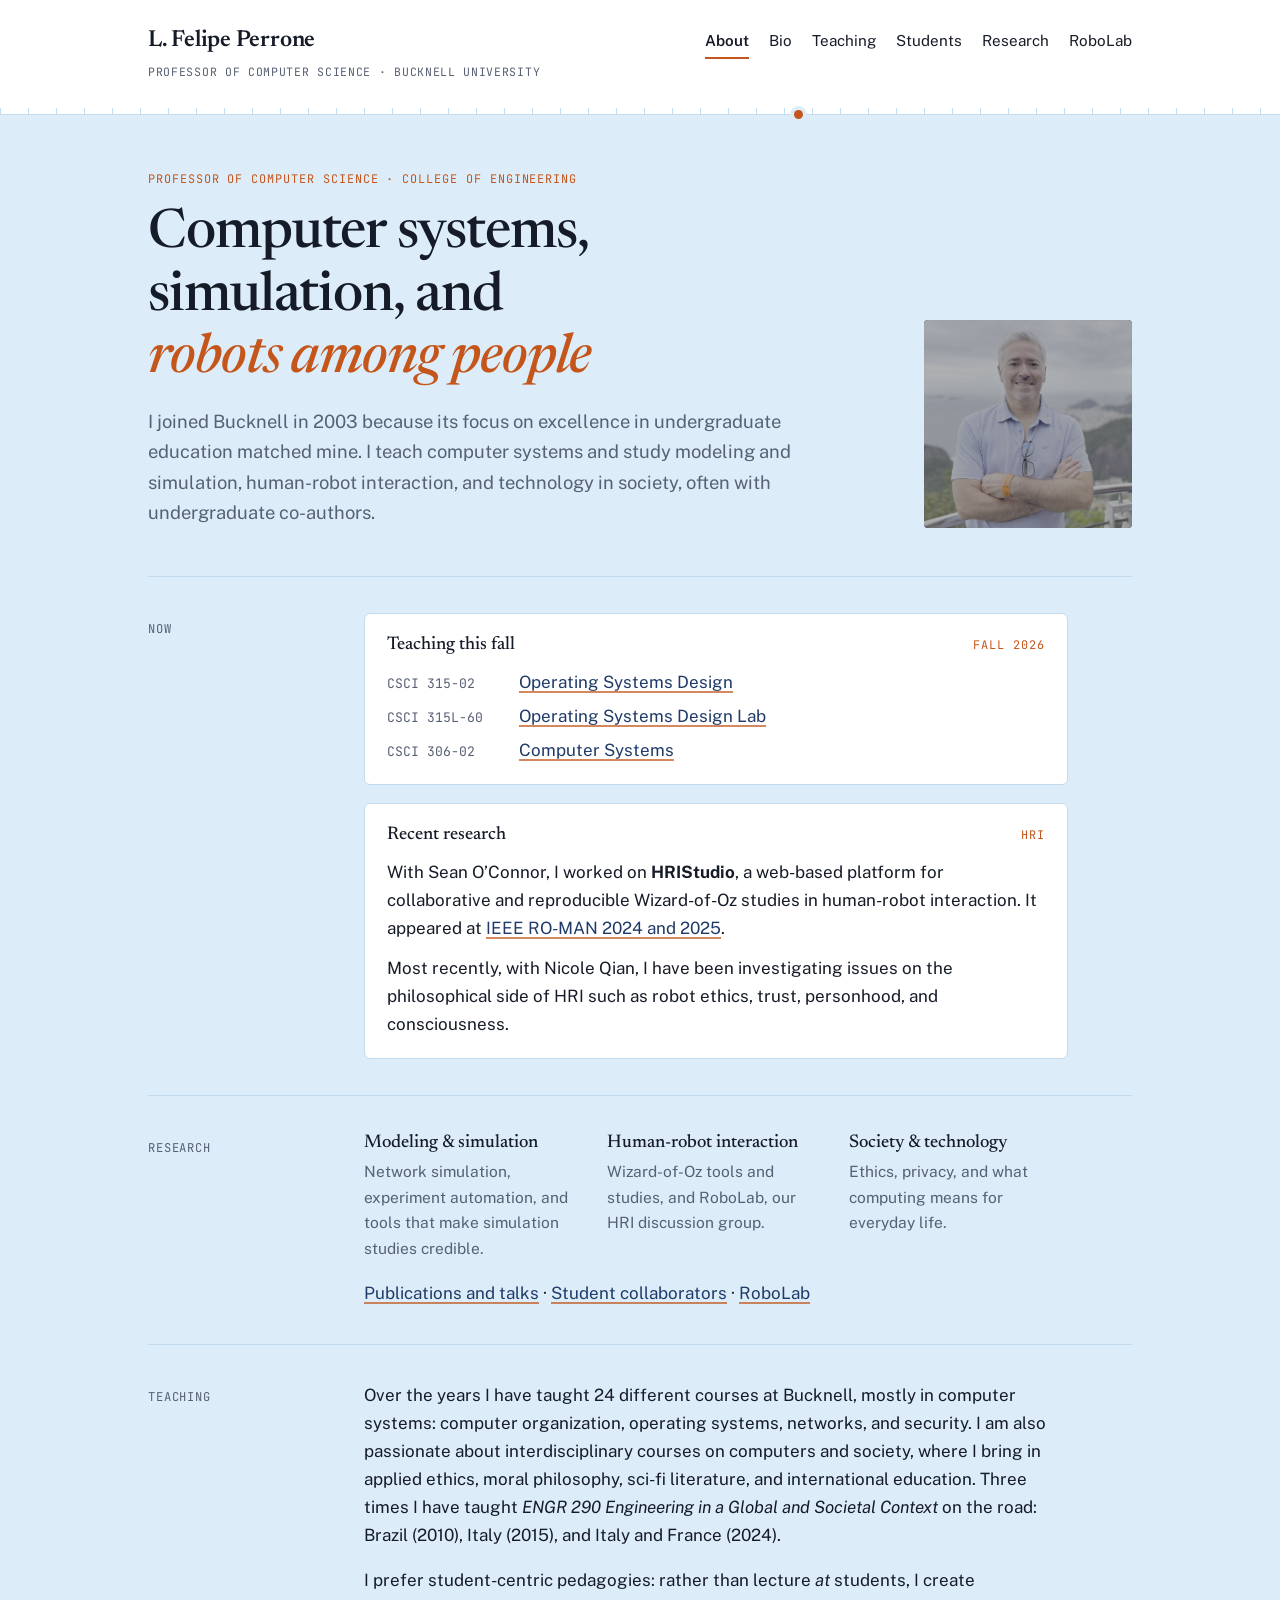
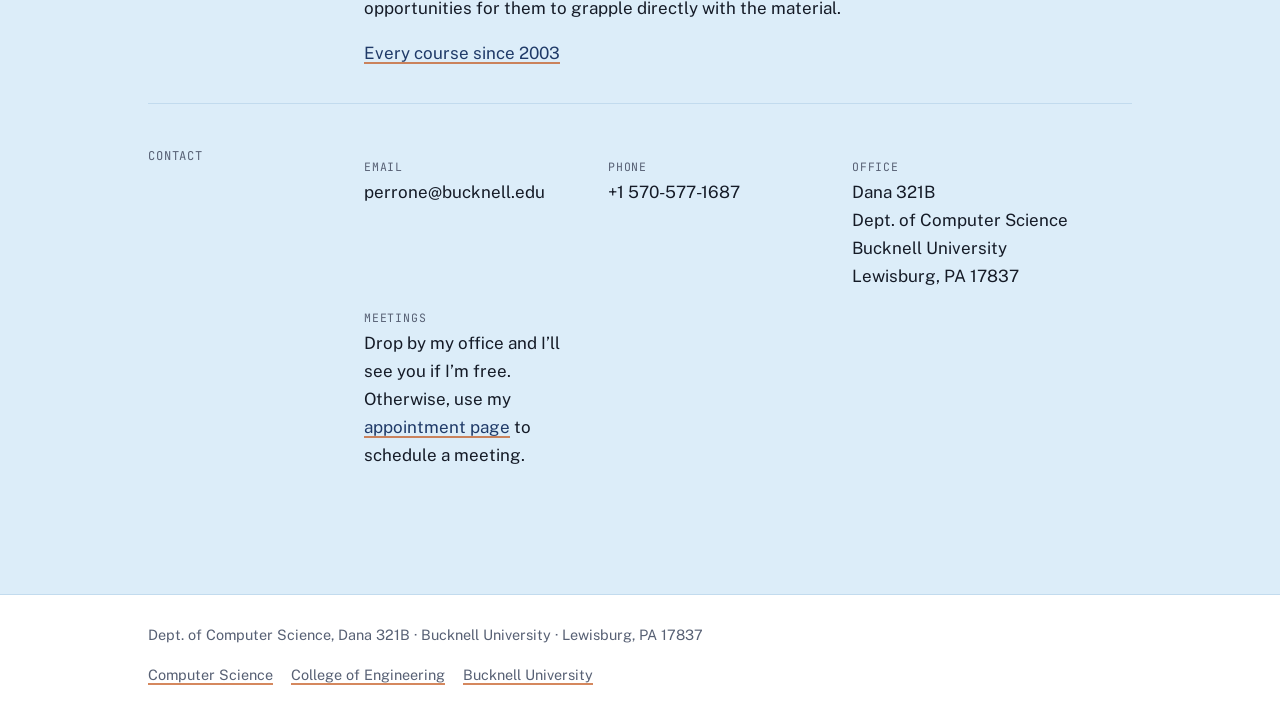
==== commit 5d07565f: "Home: add current work with Nicole Qian to Recent research Co-Authored-By: Claude Opus 5.5 <noreply@" ====
--- a/index.html
+++ b/index.html
@@ -41,6 +41,7 @@
 <div class="now">
   <div class="now-head"><h3>Recent research</h3><span class="eyebrow">HRI</span></div>
   <p>With Sean O’Connor, I worked on <strong>HRIStudio</strong>, a web-based platform for collaborative and reproducible Wizard-of-Oz studies in human-robot interaction. It appeared at <a href="research/index.html">IEEE RO-MAN 2024 and 2025</a>.</p>
+  <p>Most recently, with Nicole Qian, I have been investigating issues on the philosophical side of HRI such as robot ethics, trust, personhood, and consciousness.</p>
 </div></div></section>
 <section class="section"><div class="label">Research</div><div class="body"><div class="interests">
 <div><h3>Modeling &amp; simulation</h3><p>Network simulation, experiment automation, and tools that make simulation studies credible.</p></div>
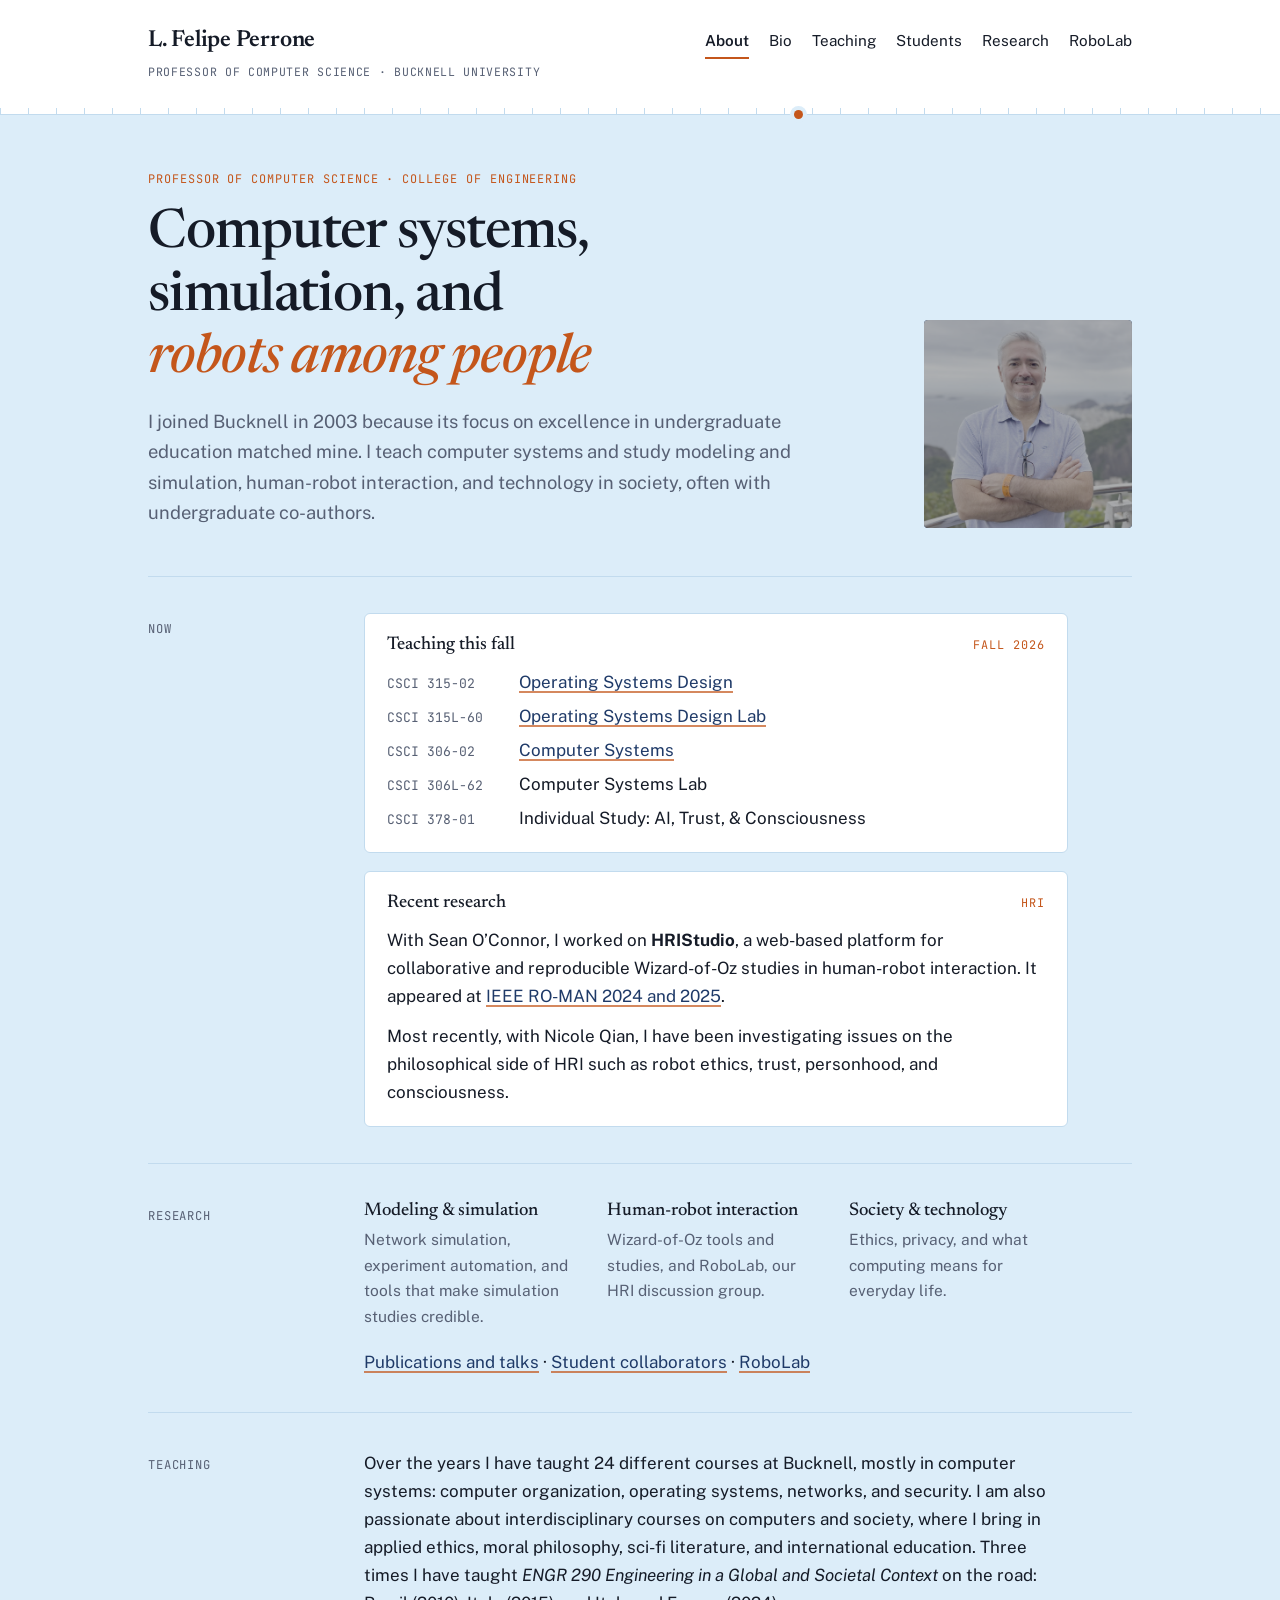
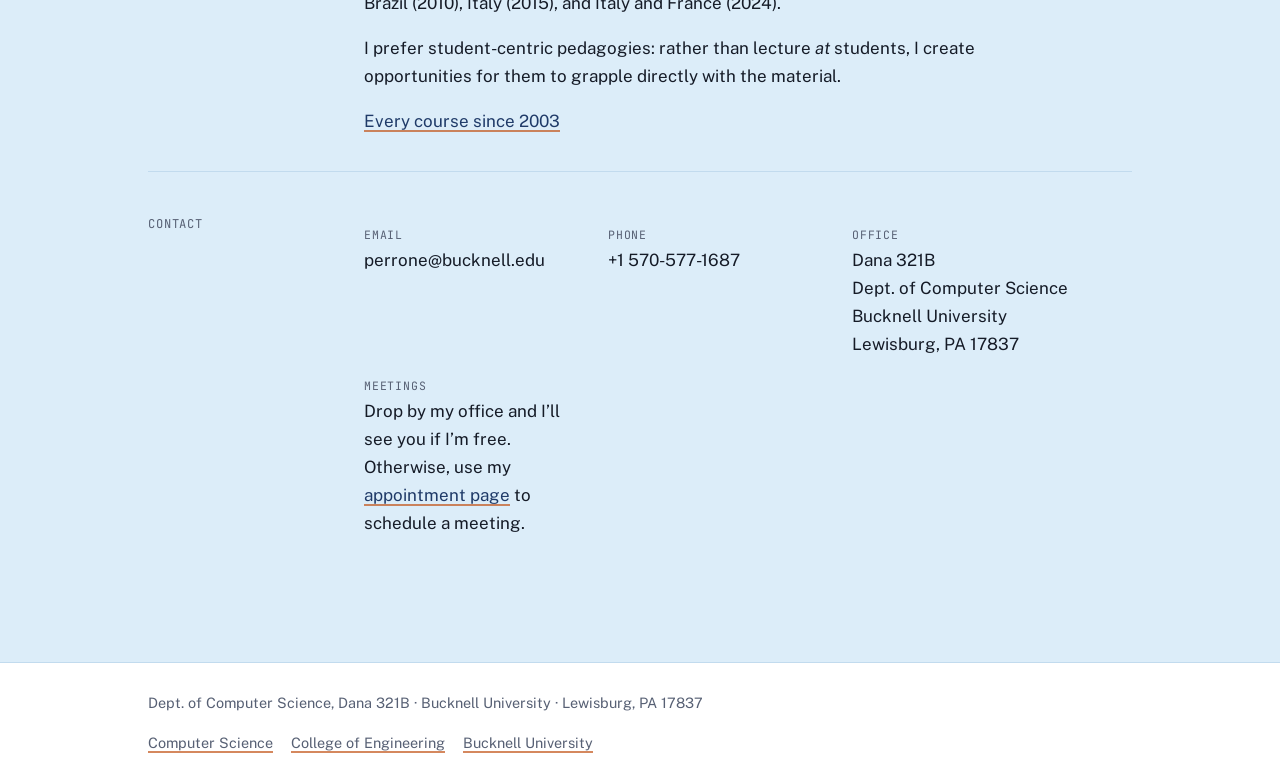
==== commit 735f3eca: "Home: list all fall 2026 courses Co-Authored-By: Claude Opus 5.5 <noreply@anthropic.com> Claude-Sess" ====
--- a/index.html
+++ b/index.html
@@ -36,7 +36,7 @@
 </div>
 <section class="section"><div class="label">Now</div><div class="body"><div class="now">
   <div class="now-head"><h3>Teaching this fall</h3><span class="eyebrow">Fall 2026</span></div>
-  <ul class="courses"><li><span class="code">CSCI 315-02</span><a href="https://csci31501fa2026.courses.bucknell.edu/">Operating Systems Design</a></li><li><span class="code">CSCI 315L-60</span><a href="https://csci31501fa2026.courses.bucknell.edu/lab/">Operating Systems Design Lab</a></li><li><span class="code">CSCI 306-02</span><a href="https://csci.courses.bucknell.edu/306/csci-306-fall-2026/">Computer Systems</a></li></ul>
+  <ul class="courses"><li><span class="code">CSCI 315-02</span><a href="https://csci31501fa2026.courses.bucknell.edu/">Operating Systems Design</a></li><li><span class="code">CSCI 315L-60</span><a href="https://csci31501fa2026.courses.bucknell.edu/lab/">Operating Systems Design Lab</a></li><li><span class="code">CSCI 306-02</span><a href="https://csci.courses.bucknell.edu/306/csci-306-fall-2026/">Computer Systems</a></li><li><span class="code">CSCI 306L-62</span>Computer Systems Lab</li><li><span class="code">CSCI 378-01</span>Individual Study: AI, Trust, &amp; Consciousness</li></ul>
 </div>
 <div class="now">
   <div class="now-head"><h3>Recent research</h3><span class="eyebrow">HRI</span></div>
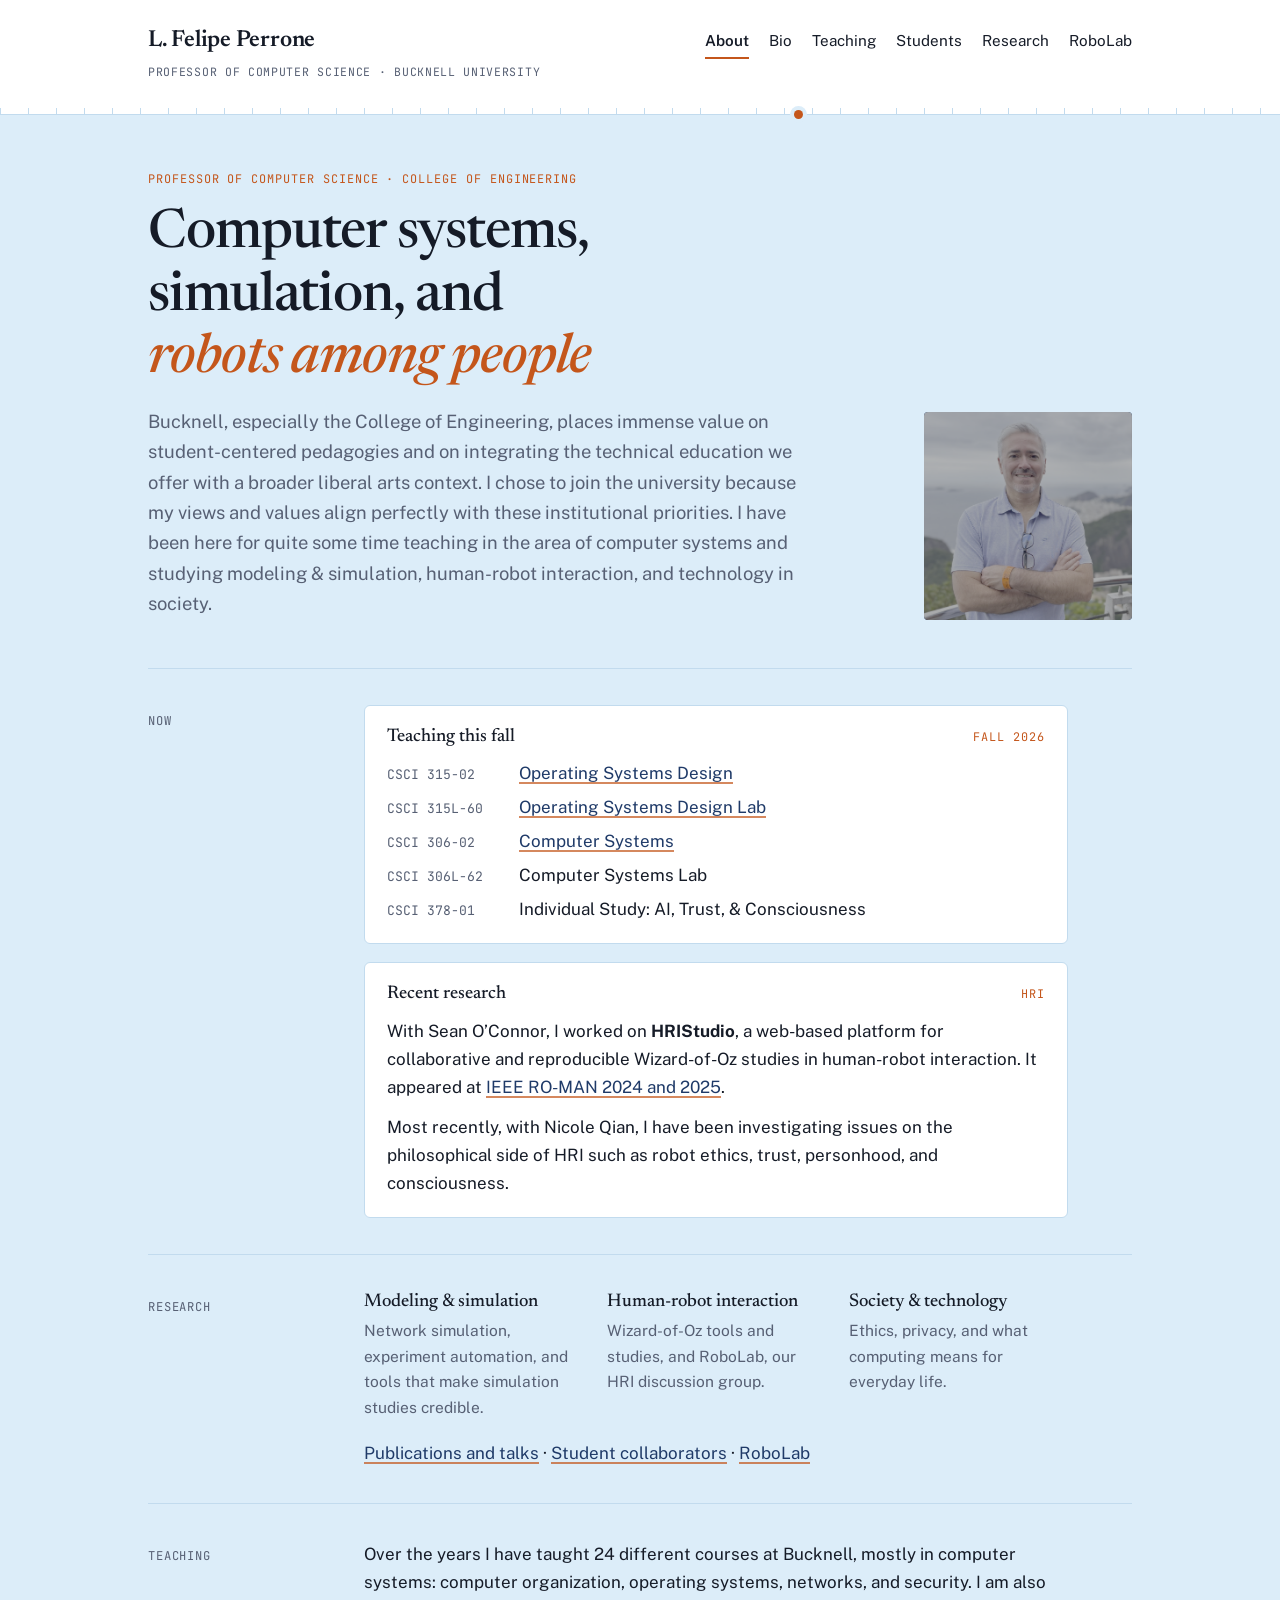
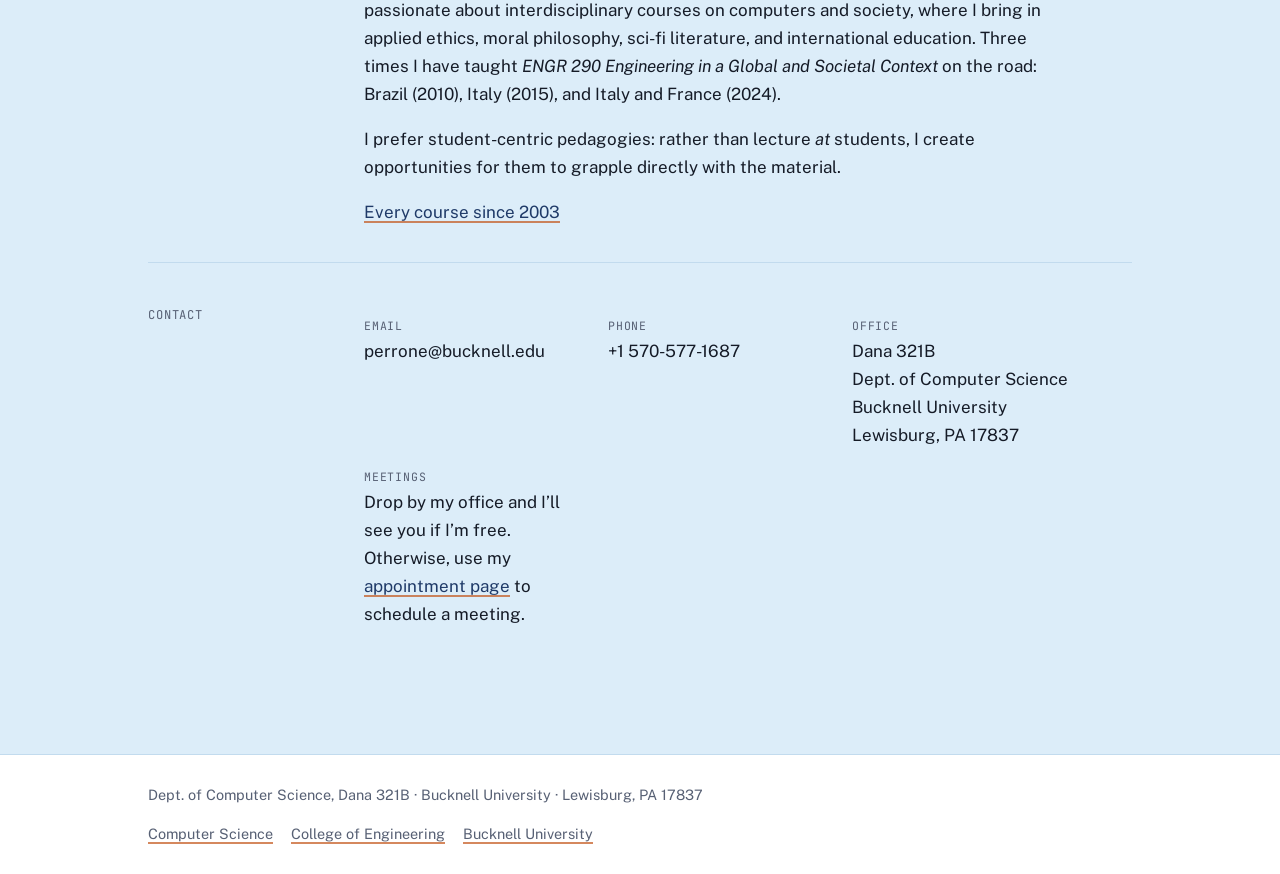
==== commit fa9adb31: "Home: rewrite opening paragraph Co-Authored-By: Claude Opus 5.5 <noreply@anthropic.com> Claude-Sessi" ====
--- a/index.html
+++ b/index.html
@@ -27,7 +27,7 @@
   <div>
     <span class="eyebrow">Professor of Computer Science · College of Engineering</span>
     <h1 style="margin-top:12px">Computer systems, simulation, and <em>robots among people</em></h1>
-    <p class="lede">I joined Bucknell in 2003 because its focus on excellence in undergraduate education matched mine. I teach computer systems and study modeling and simulation, human-robot interaction, and technology in society, often with undergraduate co-authors.</p>
+    <p class="lede">Bucknell, especially the College of Engineering, places immense value on student-centered pedagogies and on integrating the technical education we offer with a broader liberal arts context. I chose to join the university because my views and values align perfectly with these institutional priorities. I have been here for quite some time teaching in the area of computer systems and studying modeling &amp; simulation, human-robot interaction, and technology in society.</p>
   </div>
   <figure class="portrait" style="margin:0" aria-label="Portrait of L. Felipe Perrone">
     <span class="mono-gram" aria-hidden="true">LFP</span>
--- a/style.css
+++ b/style.css
@@ -202,3 +202,5 @@
 .stats dt { font-family: var(--font-mono); font-size: 0.72rem; letter-spacing: 0.06em; text-transform: uppercase; color: var(--muted); }
 .stats dd { margin: 4px 0 0; font-family: var(--font-display); font-size: 2rem; line-height: 1.1; font-variant-numeric: tabular-nums; }
 .talks .chip { margin-left: 4px; }
+
+.page-head h1 em { color: var(--accent); font-style: italic; }
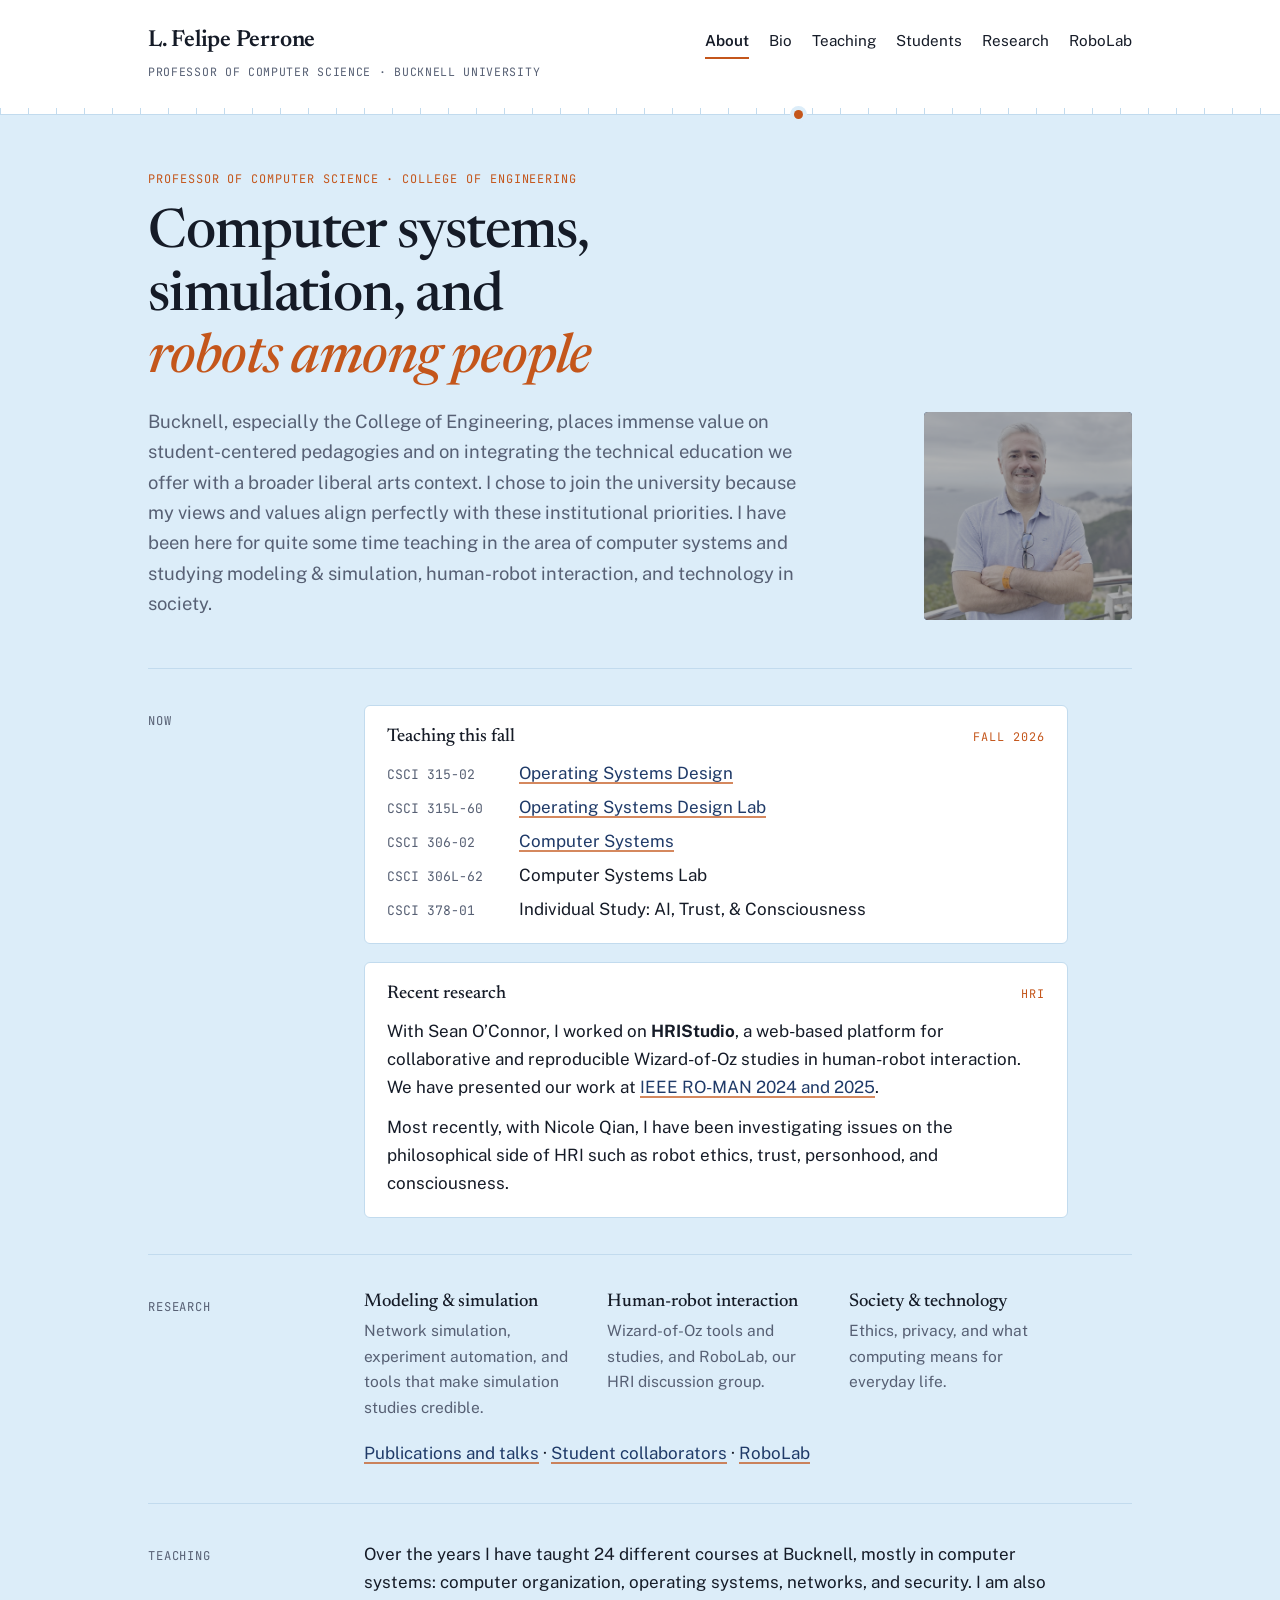
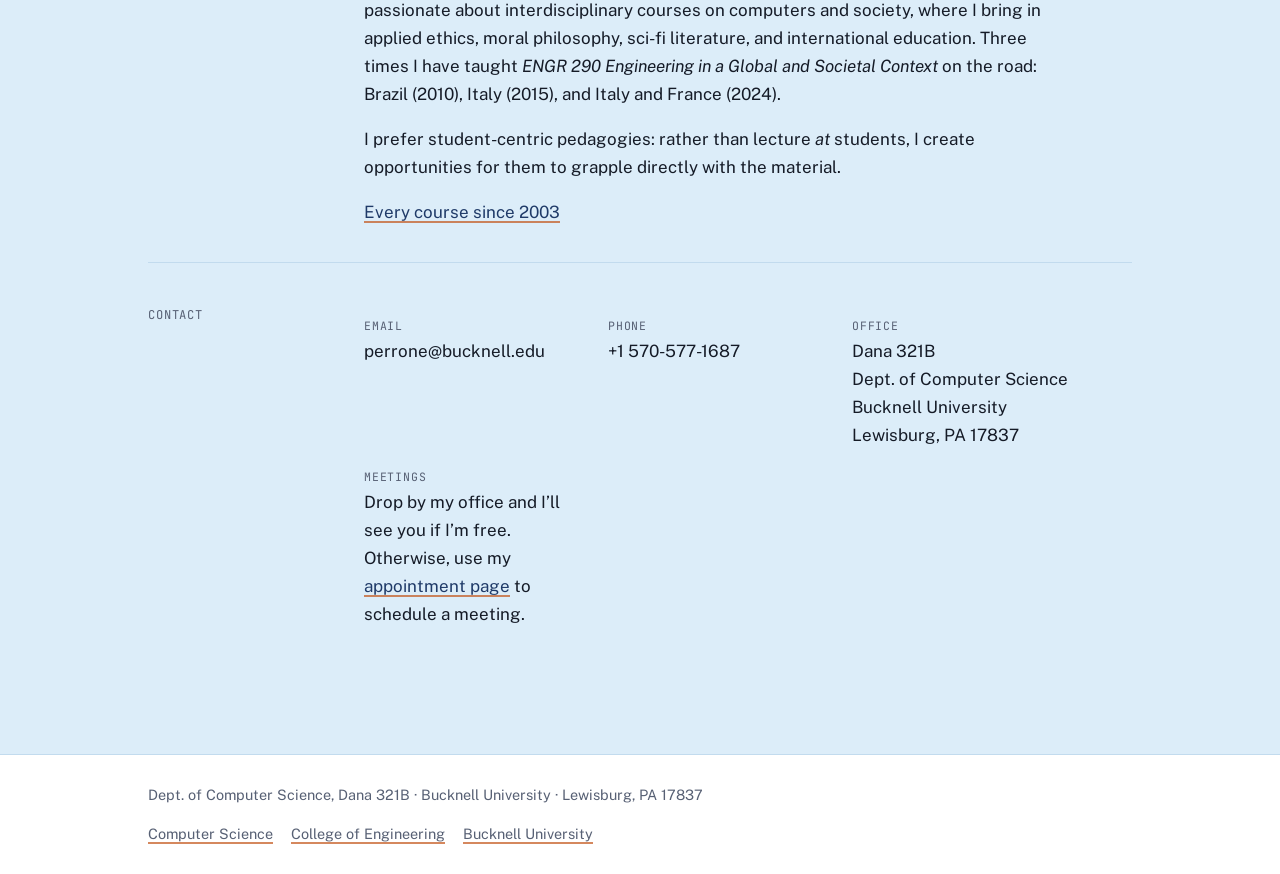
==== commit c36473d1: "Home: reword Recent research presentation sentence Co-Authored-By: Claude Opus 5.5 <noreply@anthropi" ====
--- a/index.html
+++ b/index.html
@@ -40,7 +40,7 @@
 </div>
 <div class="now">
   <div class="now-head"><h3>Recent research</h3><span class="eyebrow">HRI</span></div>
-  <p>With Sean O’Connor, I worked on <strong>HRIStudio</strong>, a web-based platform for collaborative and reproducible Wizard-of-Oz studies in human-robot interaction. It appeared at <a href="research/index.html">IEEE RO-MAN 2024 and 2025</a>.</p>
+  <p>With Sean O’Connor, I worked on <strong>HRIStudio</strong>, a web-based platform for collaborative and reproducible Wizard-of-Oz studies in human-robot interaction. We have presented our work at <a href="research/index.html">IEEE RO-MAN 2024 and 2025</a>.</p>
   <p>Most recently, with Nicole Qian, I have been investigating issues on the philosophical side of HRI such as robot ethics, trust, personhood, and consciousness.</p>
 </div></div></section>
 <section class="section"><div class="label">Research</div><div class="body"><div class="interests">
